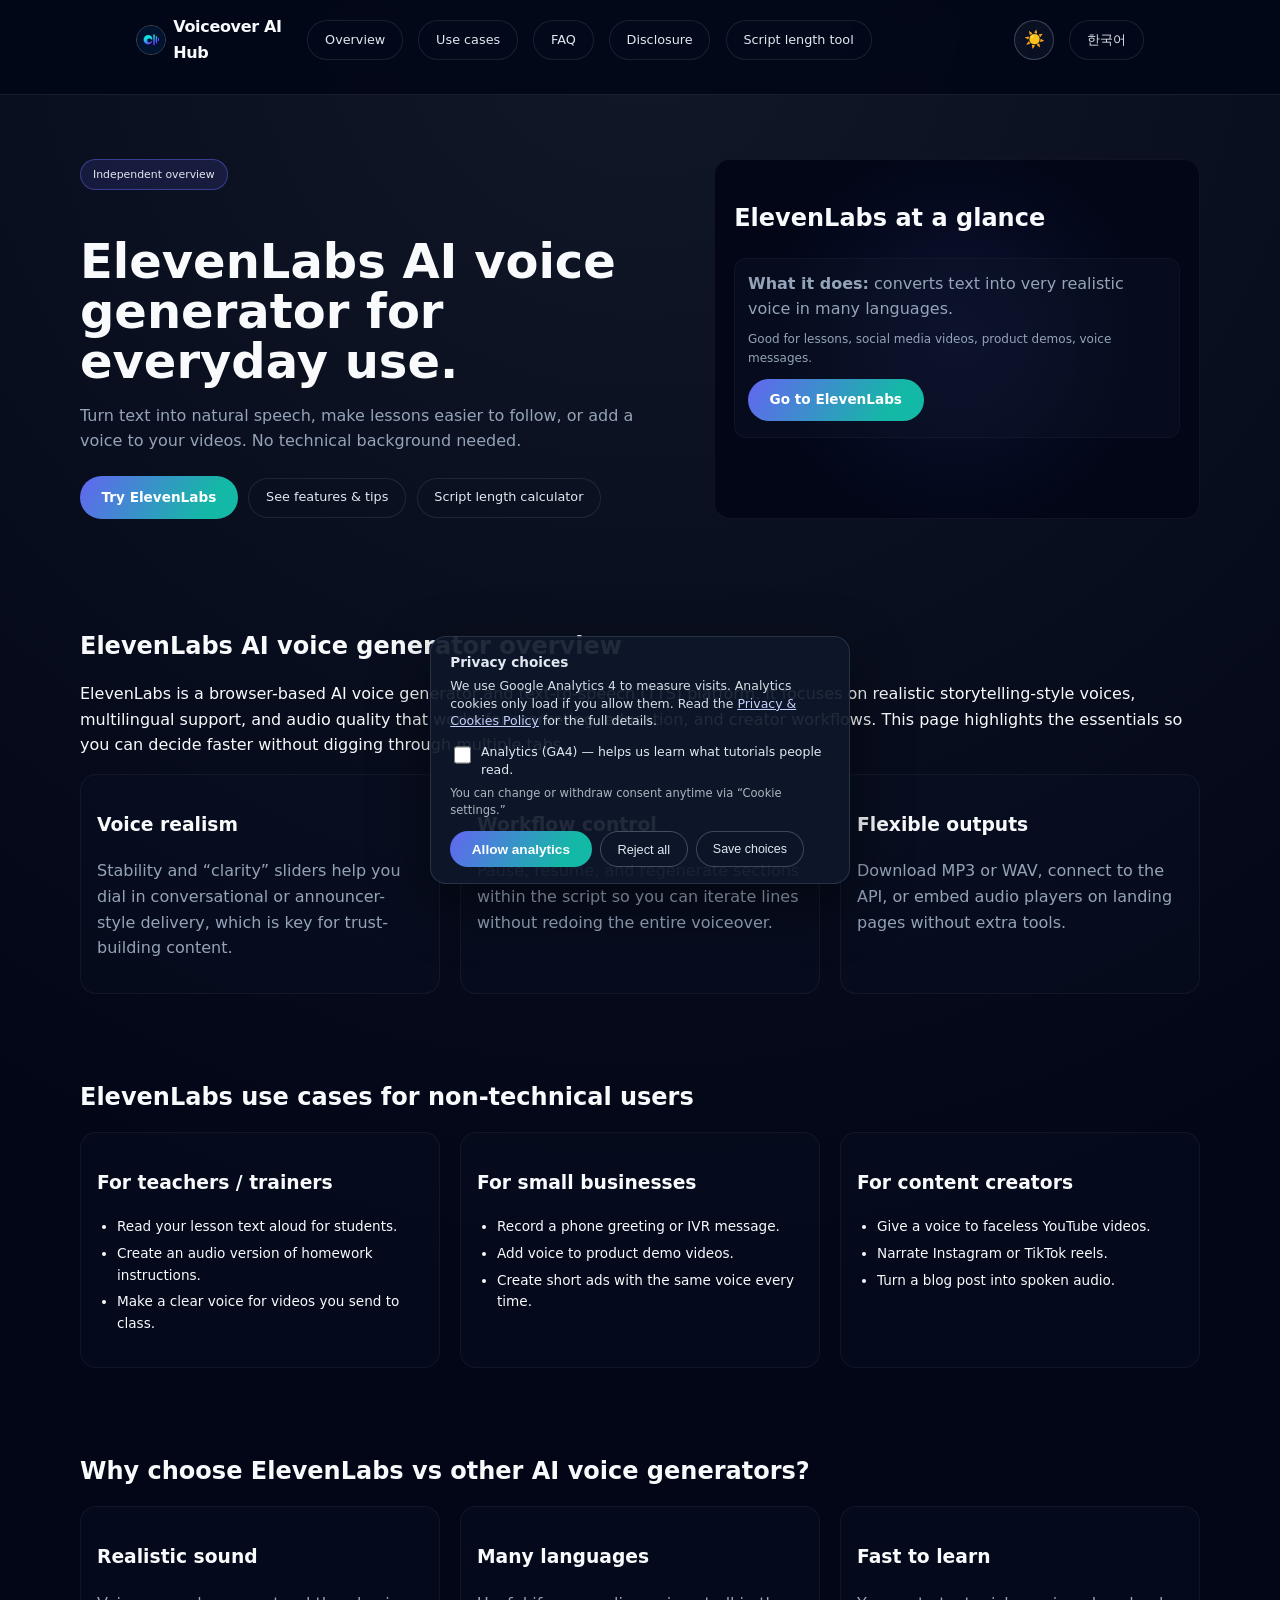
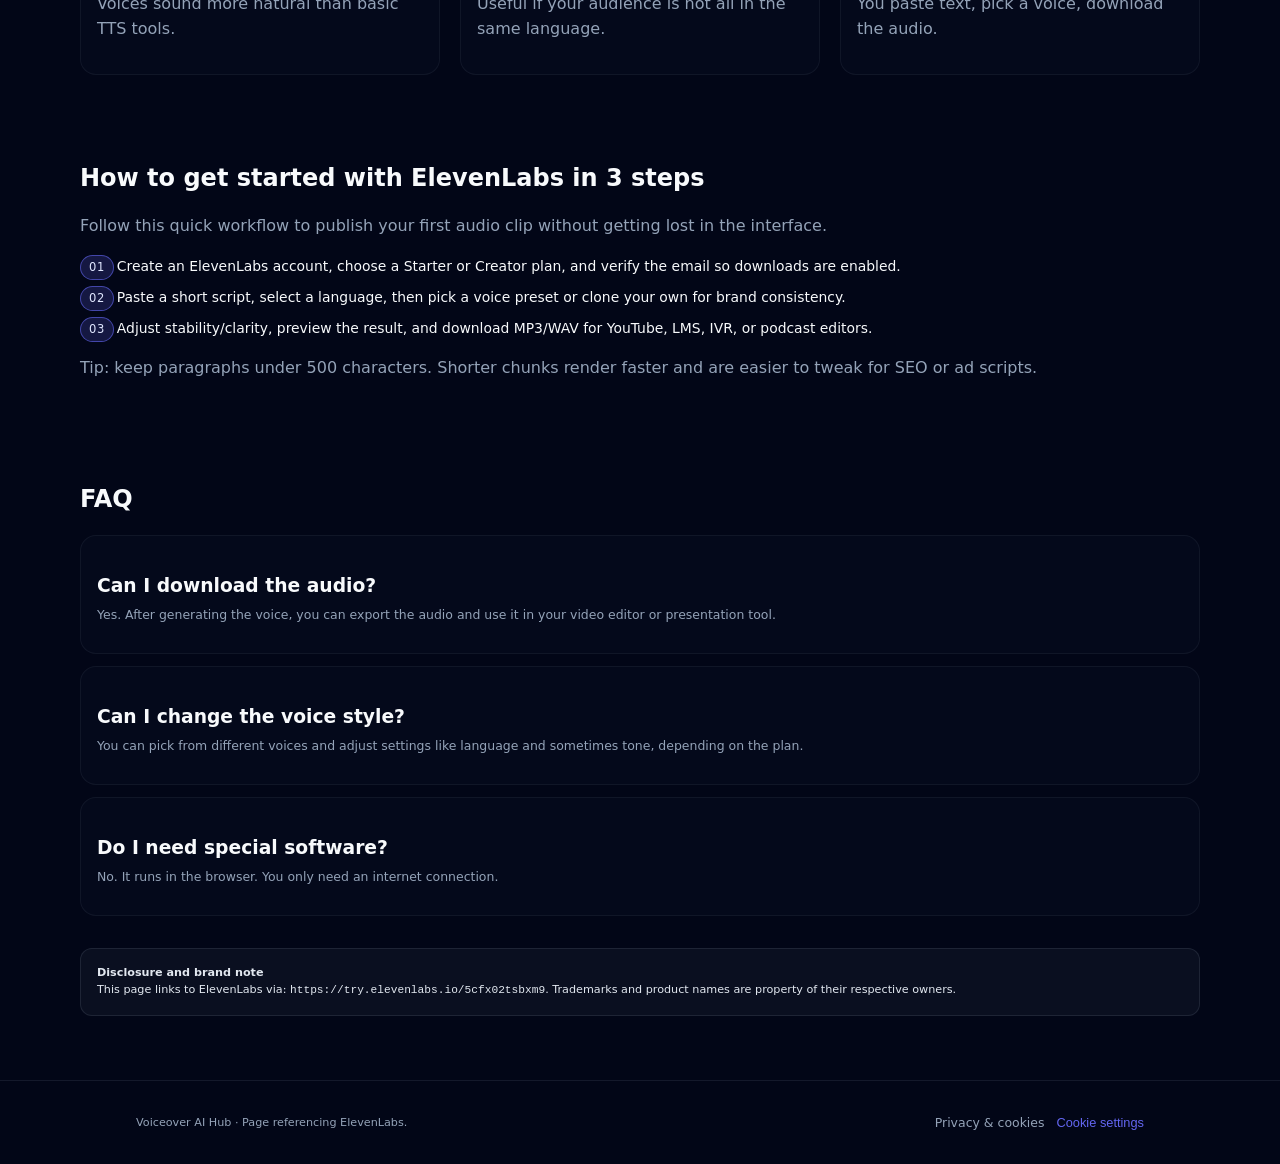
==== index.html @ 71411bc0 "maj" ====
<!DOCTYPE html>
<html lang="en">
<head>
  <meta charset="UTF-8" />
  <meta name="viewport" content="width=device-width, initial-scale=1" />

  <link rel="apple-touch-icon" sizes="180x180" href="/favicons/apple-touch-icon.png" />
  <link rel="icon" type="image/x-icon" sizes="any" href="/favicon.ico" />
  <link rel="shortcut icon" href="/favicon.ico" />
  <link rel="icon" type="image/png" sizes="48x48" href="/favicons/favicon-48x48.png" />
  <link rel="icon" type="image/png" sizes="32x32" href="/favicons/favicon-32x32.png" />
  <link rel="icon" type="image/png" sizes="16x16" href="/favicons/favicon-16x16.png" />
  <link rel="manifest" href="/site.webmanifest" />
  <meta name="theme-color" content="#0f172a" />
  <title>ElevenLabs AI Voice Generator Guide | Voiceover AI Hub</title>
  <meta name="description" content="Voiceover AI Hub’s independent ElevenLabs AI voice generator guide covers text-to-speech features, pricing tips, and simple workflows for teachers, creators, and small businesses." />
  <meta name="robots" content="index,follow" />
  <link rel="canonical" href="https://voiceoveraihub.com/" />

  <meta property="og:title" content="ElevenLabs AI Voice Generator Guide | Voiceover AI Hub" />
  <meta property="og:description" content="Independent walkthrough of ElevenLabs text-to-speech tools, features, and real-world use cases." />
  <meta property="og:type" content="website" />
  <meta property="og:url" content="https://voiceoveraihub.com/" />
  <meta property="og:image" content="https://voiceoveraihub.com/favicons/favicon.jpg" />
  <meta property="og:image:alt" content="Voiceover AI Hub logo" />
  <meta property="og:locale" content="en_US" />
  <meta property="og:locale:alternate" content="ko_KR" />
  <meta name="twitter:card" content="summary" />
  <meta name="twitter:title" content="ElevenLabs AI Voice Generator Guide | Voiceover AI Hub" />
  <meta name="twitter:description" content="Independent walkthrough of ElevenLabs text-to-speech tools, features, and real-world use cases." />
  <meta name="twitter:image" content="https://voiceoveraihub.com/favicons/favicon.jpg" />

  <link rel="alternate" hreflang="en" href="https://voiceoveraihub.com/" />
  <link rel="alternate" hreflang="ko" href="https://voiceoveraihub.com/ko/" />
  <link rel="alternate" hreflang="x-default" href="https://voiceoveraihub.com/" />

  <script type="application/ld+json">
  {
    "@context": "https://schema.org",
    "@type": "WebSite",
    "name": "Voiceover AI Hub",
    "url": "https://voiceoveraihub.com/",
    "description": "Independent overview of the ElevenLabs AI voice generator and related text-to-speech workflows.",
    "potentialAction": {
      "@type": "SearchAction",
      "target": "https://voiceoveraihub.com/?q={search_term_string}",
      "query-input": "required name=search_term_string"
    }
  }
  </script>
  <script type="application/ld+json">
  {
    "@context": "https://schema.org",
    "@type": "FAQPage",
    "mainEntity": [
      {
        "@type": "Question",
        "name": "Can I download the audio?",
        "acceptedAnswer": {
          "@type": "Answer",
          "text": "Yes. After generating the voice in ElevenLabs, you can export the audio file and use it in your editor or presentation tool."
        }
      },
      {
        "@type": "Question",
        "name": "Can I change the voice style?",
        "acceptedAnswer": {
          "@type": "Answer",
          "text": "You can choose from multiple voices, languages, and tweak tone or stability controls depending on the ElevenLabs plan."
        }
      },
      {
        "@type": "Question",
        "name": "Do I need special software?",
        "acceptedAnswer": {
          "@type": "Answer",
          "text": "No additional software is required. ElevenLabs runs in the browser, so you only need an internet connection."
        }
      }
    ]
  }
  </script>

  <style>
    :root {
      --bg: #0f172a;
      --text: #f8fafc;
      --muted: #94a3b8;
      --primary: #6366f1;
      --accent: #14b8a6;
    }
    * { box-sizing: border-box; }
    body {
      margin: 0;
      font-family: system-ui, -apple-system, BlinkMacSystemFont, "Segoe UI", sans-serif;
      background: radial-gradient(circle at top, #111827 0%, #020617 45%, #020617 100%);
      color: var(--text);
      line-height: 1.6;
    }
    main {
      margin-top: .5rem;
    }
    header {
      border-bottom: 1px solid rgba(148, 163, 184, 0.15);
      position: sticky;
      top: 0;
      z-index: 50;
      background: rgba(2, 6, 23, 0.85);
      backdrop-filter: blur(10px);
      padding: .5rem 0;
    }
    .container {
      width: 100%;
      max-width: 1120px;
      margin: 0 auto;
      padding: 0 clamp(1.5rem, 6vw, 3.5rem);
    }
    @media (orientation: portrait) and (min-width: 640px) {
      .container {
        max-width: 960px;
        padding-inline: clamp(2.75rem, 10vw, 5.5rem);
      }
      .hero,
      .grid-3 {
        grid-template-columns: 1fr;
      }
    }
    @media (max-width: 640px) {
      .nav-links {
        gap: .35rem;
      }
      .lang-row {
        width: 100%;
        justify-content: flex-start;
      }
      .theme-toggle {
        margin-right: .25rem;
      }
      .hero-actions {
        flex-direction: column;
        align-items: stretch;
      }
      .hero-actions .btn-primary,
      .hero-actions .btn-secondary {
        width: 100%;
        justify-content: center;
        text-align: center;
      }
    }
    .nav {
      display: flex;
      flex-direction: column;
      gap: .45rem;
      padding: .4rem 0 .75rem 0;
      margin-bottom: .55rem;
    }
    .logo-row {
      display: flex;
      align-items: center;
    }
    .nav-inner {
      display: flex;
      flex-direction: column;
      gap: .45rem;
      width: 100%;
    }
    .nav-links {
      width: 100%;
      display: flex;
      flex-wrap: wrap;
      gap: .45rem;
      justify-content: flex-start;
    }
    .lang-row {
      display: flex;
      gap: .45rem;
      align-items: center;
      flex-wrap: wrap;
    }
    .lang-switch {
      font-size: 0.75rem;
      background: rgba(20, 184, 166, 0.12);
      border-color: rgba(20, 184, 166, 0.5);
      margin-left: 0;
    }
    .logo {
      font-weight: 700;
      letter-spacing: -0.02em;
      display: flex;
      gap: 0.45rem;
      align-items: center;
      color: var(--text);
      text-decoration: none;
    }
    .logo:visited,
    .logo:active,
    .logo:focus {
      color: var(--text);
    }
    .logo-img {
      width: 30px;
      height: 30px;
      border-radius: 9999px;
      object-fit: cover;
      border: 1px solid rgba(255, 255, 255, 0.25);
    }
    .hero {
      padding: 3.5rem 0 3rem 0;
      display: grid;
      grid-template-columns: 1.1fr 0.9fr;
      gap: 2.5rem;
    }
    .hero h1 {
      font-size: clamp(2.3rem, 4vw, 3rem);
      line-height: 1.05;
      margin-bottom: 1rem;
    }
    .hero p {
      color: var(--muted);
      max-width: 35rem;
      margin-bottom: 1.4rem;
    }
    .hero-actions {
      display: flex;
      flex-wrap: wrap;
      gap: .65rem;
      align-items: center;
      margin-top: .5rem;
    }
    .hero-actions .btn-primary,
    .hero-actions .btn-secondary {
      margin-left: 0;
    }
    p {
      margin-top: 0;
    }
    .badge {
      display: inline-flex;
      gap: .35rem;
      align-items: center;
      background: rgba(99, 102, 241, 0.14);
      border: 1px solid rgba(99, 102, 241, 0.45);
      color: #e2e8f0;
      padding: .35rem .75rem;
      border-radius: 9999px;
      font-size: 0.68rem;
      margin-bottom: .85rem;
    }
    .btn-primary {
      background: linear-gradient(120deg, #6366f1 0%, #14b8a6 80%);
      color: #fff;
      border: none;
      border-radius: 9999px;
      padding: .65rem 1.35rem;
      font-weight: 600;
      display: inline-flex;
      gap: .5rem;
      align-items: center;
      cursor: pointer;
      text-decoration: none;
      font-size: 0.85rem;
    }
    .btn-secondary {
      background: rgba(15, 23, 42, 0.1);
      border: 1px solid rgba(148, 163, 184, 0.15);
      color: #e2e8f0;
      border-radius: 9999px;
      padding: .55rem 1.05rem;
      font-size: 0.8rem;
      text-decoration: none;
      margin-left: .5rem;
    }
    .btn-outline {
      background: rgba(15, 23, 42, 0.25);
      border: 1px solid rgba(148, 163, 184, 0.35);
      color: #e2e8f0;
      border-radius: 9999px;
      padding: .45rem 1rem;
      font-size: .78rem;
      cursor: pointer;
    }
    .hero-card {
      background: radial-gradient(circle, rgba(99, 102, 241, 0.12) 0%, rgba(2, 6, 23, 0.0) 65%), #020617;
      border: 1px solid rgba(148, 163, 184, 0.085);
      border-radius: 1rem;
      padding: 1.2rem;
    }
    .tool-box {
      background: rgba(15, 23, 42, 0.35);
      border: 1px solid rgba(148, 163, 184, 0.05);
      padding: .75rem .8rem 1rem .8rem;
      border-radius: .75rem;
      margin-bottom: .5rem;
    }
    .section {
      padding: 2.5rem 0 1.5rem 0;
    }
    .section h2 {
      font-size: 1.5rem;
      margin-bottom: 1rem;
    }
    .grid-3 {
      display: grid;
      grid-template-columns: repeat(3, minmax(0, 1fr));
      gap: 1.25rem;
    }
    .card {
      background: rgba(15, 23, 42, 0.25);
      border: 1px solid rgba(148, 163, 184, 0.08);
      border-radius: 1rem;
      padding: 1rem;
    }
    .muted {
      color: var(--muted);
    }
    .disclaimer {
      background: rgba(148, 163, 184, 0.06);
      border: 1px solid rgba(148, 163, 184, 0.14);
      padding: .9rem 1rem;
      border-radius: .75rem;
      font-size: .7rem;
      margin-top: 2rem;
      color: #e2e8f0;
    }
    footer {
      padding: 2rem 0;
      border-top: 1px solid rgba(148, 163, 184, 0.12);
      color: var(--muted);
      font-size: .7rem;
      margin-top: 2.5rem;
    }
    ul.simple-list {
      padding-left: 1.25rem;
      margin-top: .5rem;
    }
    ul.simple-list li {
      margin-bottom: .3rem;
      font-size: .85rem;
    }
    .checklist {
      list-style: none;
      counter-reset: step;
      padding-left: 0;
      margin: .75rem 0 0 0;
    }
    .checklist li {
      counter-increment: step;
      margin-bottom: .55rem;
      font-size: .87rem;
      position: relative;
      padding-left: 2.3rem;
    }
    .checklist li::before {
      content: counter(step, decimal-leading-zero);
      position: absolute;
      left: 0;
      top: 0;
      font-size: .72rem;
      letter-spacing: .05em;
      background: rgba(99, 102, 241, 0.2);
      border: 1px solid rgba(99, 102, 241, 0.6);
      border-radius: 9999px;
      padding: .15rem .5rem;
      color: #e0e7ff;
    }
    .keywords {
      display: flex;
      flex-wrap: wrap;
      gap: .4rem;
      margin: .85rem 0 0 0;
      padding: 0;
      list-style: none;
    }
    .keywords li {
      font-size: .72rem;
      padding: .2rem .65rem;
      border-radius: 9999px;
      border: 1px solid rgba(148, 163, 184, 0.35);
      color: #cbd5f5;
      background: rgba(15, 23, 42, 0.55);
    }
    .keywords-card {
      display: none;
    }
    .theme-toggle {
      width: 40px;
      height: 40px;
      padding: 0;
      display: inline-flex;
      align-items: center;
      justify-content: center;
      font-size: 1.05rem;
      color: #e2e8f0;
      text-decoration: none;
      border-radius: 999px;
      border: 1px solid rgba(148, 163, 184, 0.35);
      background: rgba(15, 23, 42, 0.65);
      cursor: pointer;
      transition: border-color 0.1s ease, color 0.1s ease, box-shadow 0.1s ease, background 0.1s ease;
    }
    .theme-toggle:hover {
      border-color: var(--accent);
      color: var(--accent);
      box-shadow: 0 0 0 1px rgba(56, 189, 248, 0.35);
    }

    body.theme-light {
      --text: #0f172a;
      --muted: #475569;
      background: radial-gradient(circle at top, #e2e8f0 0%, #ffffff 50%, #f8fafc 100%);
      color: var(--text);
    }
    body.theme-light header {
      background: rgba(255, 255, 255, 0.9);
      border-bottom: 1px solid rgba(148, 163, 184, 0.25);
    }
    body.theme-light .logo,
    body.theme-light .logo:visited,
    body.theme-light .logo:active,
    body.theme-light .logo:focus {
      color: #0f172a;
    }
    body.theme-light .btn-secondary {
      background: #f1f5f9;
      border: 1px solid #cbd5e1;
      color: #0f172a;
    }
    body.theme-light .btn-outline {
      background: #f8fafc;
      border: 1px solid #cbd5e1;
      color: #0f172a;
    }
    body.theme-light .badge {
      background: rgba(14, 165, 233, 0.14);
      border: 1px solid rgba(14, 165, 233, 0.5);
      color: #0f172a;
    }
    body.theme-light .hero-card,
    body.theme-light .card {
      background: linear-gradient(145deg, #ffffff, #f8fafc);
      border: 1px solid #d6deea;
      color: #0f172a;
    }
    body.theme-light .tool-box {
      background: #f8fafc;
      border: 1px solid #d6deea;
    }
    body.theme-light .keywords li {
      color: #0f172a;
      background: #eef2ff;
      border: 1px solid #cbd5e1;
    }
    body.theme-light .disclaimer {
      background: #f8fafc;
      border: 1px solid #d6deea;
      color: #0f172a;
    }
    body.theme-light footer {
      border-top: 1px solid #d6deea;
      color: #475569;
    }
    body.theme-light .lang-switch {
      background: rgba(16, 185, 129, 0.16);
      border-color: rgba(16, 185, 129, 0.5);
      color: #0f172a;
    }
    body.theme-light .theme-toggle {
      color: #0f172a;
      border: 1px solid #cbd5e1;
      background: #f8fafc;
    }
    body.theme-light .theme-toggle:hover {
      color: #0ea5e9;
      border-color: #0ea5e9;
      box-shadow: 0 0 0 1px rgba(14, 165, 233, 0.35);
    }
    body.theme-light .consent-banner {
      background: rgba(255, 255, 255, 0.96);
      border: 1px solid #d6deea;
      color: #0f172a;
      box-shadow: 0 20px 50px rgba(15, 23, 42, 0.12);
    }
    body.theme-light .consent-copy {
      color: #475569;
    }
    body.theme-light .consent-note {
      color: #475569;
    }
    body.theme-light .consent-toggle input {
      accent-color: #0ea5e9;
    }
    body.theme-light .consent-banner a {
      color: #0ea5e9;
    }
    body.theme-light .btn-ghost,
    body.theme-light .btn-outline {
      background: #f8fafc;
      border: 1px solid #cbd5e1;
      color: #0f172a;
    }
    .consent-banner {
      position: fixed;
      bottom: 1rem;
      right: 1rem;
      left: 1rem;
      max-width: 420px;
      margin: 0 auto;
      background: rgba(15, 23, 42, 0.92);
      border: 1px solid rgba(148, 163, 184, 0.2);
      border-radius: 1rem;
      padding: 1rem 1.2rem;
      color: #e2e8f0;
      font-size: .85rem;
      line-height: 1.4;
      box-shadow: 0 20px 60px rgba(0, 0, 0, 0.45);
      z-index: 100;
    }
    .consent-copy {
      margin-top: .35rem;
      font-size: .78rem;
      color: rgba(226, 232, 240, 0.95);
    }
    .consent-toggle {
      margin-top: .85rem;
      display: flex;
      gap: .45rem;
      align-items: flex-start;
      font-size: .78rem;
    }
    .consent-toggle input {
      width: 18px;
      height: 18px;
      accent-color: var(--primary);
      margin-top: .15rem;
    }
    .consent-actions {
      margin-top: .85rem;
      display: flex;
      gap: .5rem;
      flex-wrap: wrap;
    }
    .consent-note {
      margin-top: .45rem;
      font-size: .72rem;
      color: rgba(226, 232, 240, 0.75);
    }
    .consent-banner a {
      color: #c7d2fe;
    }
    .btn-ghost {
      background: transparent;
      border: 1px solid rgba(148, 163, 184, 0.4);
      color: #e2e8f0;
      border-radius: 9999px;
      padding: .45rem 1.05rem;
      font-size: .8rem;
      cursor: pointer;
    }
    .cookie-settings-link {
      background: none;
      border: none;
      color: var(--primary);
      font-size: .8rem;
      cursor: pointer;
      padding: 0;
    }
    .cookie-settings-link:hover,
    .cookie-settings-link:focus {
      text-decoration: underline;
    }
    footer .footer-bar {
      display: flex;
      justify-content: space-between;
      align-items: center;
      gap: .65rem;
      flex-wrap: wrap;
    }
    footer .footer-links {
      display: inline-flex;
      gap: .75rem;
      align-items: center;
      font-size: .78rem;
    }
    footer .footer-links a {
      color: var(--muted);
      text-decoration: none;
    }
    footer .footer-links a:hover {
      text-decoration: underline;
    }
    @media (min-width: 960px) {
      .nav {
        flex-direction: row;
        align-items: center;
        justify-content: space-between;
      }
      .nav-inner {
        flex-direction: row;
        align-items: center;
        gap: .65rem;
      }
      .nav-links {
        width: auto;
        justify-content: flex-start;
      }
      .lang-row {
        margin-left: auto;
      }
    }
    @media (max-width: 880px) {
      .hero { grid-template-columns: 1fr; }
      .grid-3 { grid-template-columns: 1fr; }
    }
    @media (max-width: 540px) {
      .container {
        padding-inline: clamp(1.75rem, 8vw, 2.5rem);
      }
      .consent-banner {
        left: .75rem;
        right: .75rem;
      }
    }
  </style>
</head>
<body>
  <header>
    <div class="container">
      <div class="nav">
        <div class="logo-row">
          <a href="#" class="logo" aria-label="Voiceover AI Hub home">
            <img src="/favicons/favicon-48x48.png" alt="Voiceover AI Hub" class="logo-img" />
            Voiceover AI Hub
          </a>
        </div>
        <div class="nav-inner">
          <nav class="nav-links">
            <a href="#overview" class="btn-secondary">Overview</a>
            <a href="#use-cases" class="btn-secondary">Use cases</a>
            <a href="#faq" class="btn-secondary">FAQ</a>
            <a href="#disclosure" class="btn-secondary">Disclosure</a>
            <a href="/tools/script_length/script_length.html" class="btn-secondary">Script length tool</a>
          </nav>
          <div class="lang-row">
            <button type="button" class="theme-toggle" id="themeToggle" aria-pressed="false" aria-label="Light theme" title="Light theme">☀️</button>
            <a href="/ko/" class="btn-secondary lang-switch" hreflang="ko">한국어</a>
          </div>
        </div>
      </div>
    </div>
  </header>

  <main>
    <div class="container hero">
      <div>
        <span class="badge">Independent overview</span>
        <h1>ElevenLabs AI voice generator for everyday use.</h1>
        <p>
          Turn text into natural speech, make lessons easier to follow, or add a voice to your videos. No technical background needed.
        </p>
        <div class="hero-actions">
          <a href="https://try.elevenlabs.io/5cfx02tsbxm9" class="btn-primary" target="_blank" rel="noopener noreferrer sponsored">
            Try ElevenLabs
          </a>
          <a href="#overview" class="btn-secondary">See features & tips</a>
          <a href="/tools/script_length/script_length.html" class="btn-secondary">Script length calculator</a>
        </div>
      </div>
      <div class="hero-card" id="elevenlabs">
        <h2>ElevenLabs at a glance</h2>
        <div class="tool-box">
          <p style="margin:0 0 .5rem 0;"><strong>What it does:</strong> converts text into very realistic voice in many languages.</p>
          <p class="muted" style="margin:0 0 .65rem 0;font-size:.75rem;">Good for lessons, social media videos, product demos, voice messages.</p>
          <a href="https://try.elevenlabs.io/5cfx02tsbxm9" class="btn-primary" style="width:max-content;" target="_blank" rel="noopener noreferrer sponsored">
            Go to ElevenLabs
          </a>
        </div>
      </div>
    </div>

    <div class="container section" id="overview">
      <h2>ElevenLabs AI voice generator overview</h2>
      <p>
        ElevenLabs is a browser-based AI voice generator and text-to-speech (TTS) platform. It focuses on realistic storytelling-style voices, multilingual support, and audio quality that works for marketing, education, and creator workflows. This page highlights the essentials so you can decide faster without digging through multiple tabs.
      </p>
      <div class="grid-3">
        <div class="card">
          <h3>Voice realism</h3>
          <p class="muted">Stability and “clarity” sliders help you dial in conversational or announcer-style delivery, which is key for trust-building content.</p>
        </div>
        <div class="card">
          <h3>Workflow control</h3>
          <p class="muted">Pause, resume, and regenerate sections within the script so you can iterate lines without redoing the entire voiceover.</p>
        </div>
        <div class="card">
          <h3>Flexible outputs</h3>
          <p class="muted">Download MP3 or WAV, connect to the API, or embed audio players on landing pages without extra tools.</p>
        </div>
      </div>
      <div class="card keywords-card" style="margin-top:1.25rem;" aria-hidden="true">
        <h3>Keywords & intent to target</h3>
        <p class="muted">Use these search terms in headlines, FAQs, or comparison tables to capture people researching ElevenLabs alternatives.</p>
        <ul class="keywords" aria-label="Suggested target keywords">
          <li>ai voice generator</li>
          <li>elevenlabs review</li>
          <li>text to speech tool</li>
          <li>ai voiceover</li>
          <li>voice cloning software</li>
          <li>best tts for creators</li>
        </ul>
      </div>
    </div>

    <div class="container section" id="use-cases">
      <h2>ElevenLabs use cases for non-technical users</h2>
      <div class="grid-3">
        <div class="card">
          <h3>For teachers / trainers</h3>
          <ul class="simple-list">
            <li>Read your lesson text aloud for students.</li>
            <li>Create an audio version of homework instructions.</li>
            <li>Make a clear voice for videos you send to class.</li>
          </ul>
        </div>
        <div class="card">
          <h3>For small businesses</h3>
          <ul class="simple-list">
            <li>Record a phone greeting or IVR message.</li>
            <li>Add voice to product demo videos.</li>
            <li>Create short ads with the same voice every time.</li>
          </ul>
        </div>
        <div class="card">
          <h3>For content creators</h3>
          <ul class="simple-list">
            <li>Give a voice to faceless YouTube videos.</li>
            <li>Narrate Instagram or TikTok reels.</li>
            <li>Turn a blog post into spoken audio.</li>
          </ul>
        </div>
      </div>
    </div>

    <div class="container section" id="more">
      <h2>Why choose ElevenLabs vs other AI voice generators?</h2>
      <div class="grid-3">
        <div class="card">
          <h3>Realistic sound</h3>
          <p class="muted">Voices sound more natural than basic TTS tools.</p>
        </div>
        <div class="card">
          <h3>Many languages</h3>
          <p class="muted">Useful if your audience is not all in the same language.</p>
        </div>
        <div class="card">
          <h3>Fast to learn</h3>
          <p class="muted">You paste text, pick a voice, download the audio.</p>
        </div>
      </div>
    </div>

    <div class="container section" id="steps">
      <h2>How to get started with ElevenLabs in 3 steps</h2>
      <p class="muted">Follow this quick workflow to publish your first audio clip without getting lost in the interface.</p>
      <ol class="checklist">
        <li>Create an ElevenLabs account, choose a Starter or Creator plan, and verify the email so downloads are enabled.</li>
        <li>Paste a short script, select a language, then pick a voice preset or clone your own for brand consistency.</li>
        <li>Adjust stability/clarity, preview the result, and download MP3/WAV for YouTube, LMS, IVR, or podcast editors.</li>
      </ol>
      <p class="muted" style="margin-top:1rem;">Tip: keep paragraphs under 500 characters. Shorter chunks render faster and are easier to tweak for SEO or ad scripts.</p>
    </div>

    <div class="container section" id="faq">
      <h2>FAQ</h2>
      <div class="card" style="margin-bottom:.75rem;">
        <h3 style="margin-bottom:.25rem;">Can I download the audio?</h3>
        <p class="muted" style="font-size:.78rem;">
          Yes. After generating the voice, you can export the audio and use it in your video editor or presentation tool.
        </p>
      </div>
      <div class="card" style="margin-bottom:.75rem;">
        <h3 style="margin-bottom:.25rem;">Can I change the voice style?</h3>
        <p class="muted" style="font-size:.78rem;">
          You can pick from different voices and adjust settings like language and sometimes tone, depending on the plan.
        </p>
      </div>
      <div class="card">
        <h3 style="margin-bottom:.25rem;">Do I need special software?</h3>
        <p class="muted" style="font-size:.78rem;">
          No. It runs in the browser. You only need an internet connection.
        </p>
      </div>

      <div class="disclaimer" id="disclosure">
        <strong>Disclosure and brand note</strong><br />
        This page links to ElevenLabs via: <code>https://try.elevenlabs.io/5cfx02tsbxm9</code>. Trademarks and product names are property of their respective owners.
      </div>
    </div>
  </main>

  <footer>
    <div class="container footer-bar">
      <span>Voiceover AI Hub · Page referencing ElevenLabs.</span>
      <span class="footer-links">
        <a href="/privacy.html">Privacy & cookies</a>
        <button type="button" class="cookie-settings-link" data-consent-open>Cookie settings</button>
      </span>
    </div>
  </footer>
  <div class="consent-banner" data-consent-banner hidden aria-hidden="true">
    <strong>Privacy choices</strong>
    <p class="consent-copy">
      We use Google Analytics 4 to measure visits. Analytics cookies only load if you allow them. Read the
      <a href="/privacy.html">Privacy & Cookies Policy</a> for the full details.
    </p>
    <label class="consent-toggle">
      <input type="checkbox" data-consent-toggle />
      <span>Analytics (GA4) — helps us learn what tutorials people read.</span>
    </label>
    <p class="consent-note">You can change or withdraw consent anytime via “Cookie settings.”</p>
    <div class="consent-actions">
      <button class="btn-primary" type="button" data-consent-accept>Allow analytics</button>
      <button class="btn-ghost" type="button" data-consent-reject>Reject all</button>
      <button class="btn-outline" type="button" data-consent-save>Save choices</button>
    </div>
  </div>
  <script defer src="/consent.js"></script>
  <script>
    (function () {
      const THEME_KEY = "voaih_theme";
      const THEME_LABELS = { light: "Dark theme", dark: "Light theme" };
      const THEME_ICONS = { light: "🌙", dark: "☀️" };
      const toggle = document.getElementById("themeToggle");

      function applyTheme(theme) {
        const isLight = theme === "light";
        document.body.classList.toggle("theme-light", isLight);
        if (toggle) {
          const label = isLight ? THEME_LABELS.light : THEME_LABELS.dark;
          const icon = isLight ? THEME_ICONS.light : THEME_ICONS.dark;
          toggle.textContent = icon;
          toggle.setAttribute("aria-pressed", isLight ? "true" : "false");
          toggle.setAttribute("aria-label", label);
          toggle.title = label;
        }
        try {
          localStorage.setItem(THEME_KEY, isLight ? "light" : "dark");
        } catch (err) {
          // Ignore storage issues
        }
      }

      function hydrateTheme() {
        try {
          const saved = localStorage.getItem(THEME_KEY);
          if (saved === "light" || saved === "dark") {
            applyTheme(saved);
            return;
          }
        } catch (err) {
          // Ignore storage issues
        }
        applyTheme("dark");
      }

      if (toggle) {
        toggle.addEventListener("click", function () {
          const next = document.body.classList.contains("theme-light") ? "dark" : "light";
          applyTheme(next);
        });
      }

      hydrateTheme();
    })();
  </script>
</body>
</html>
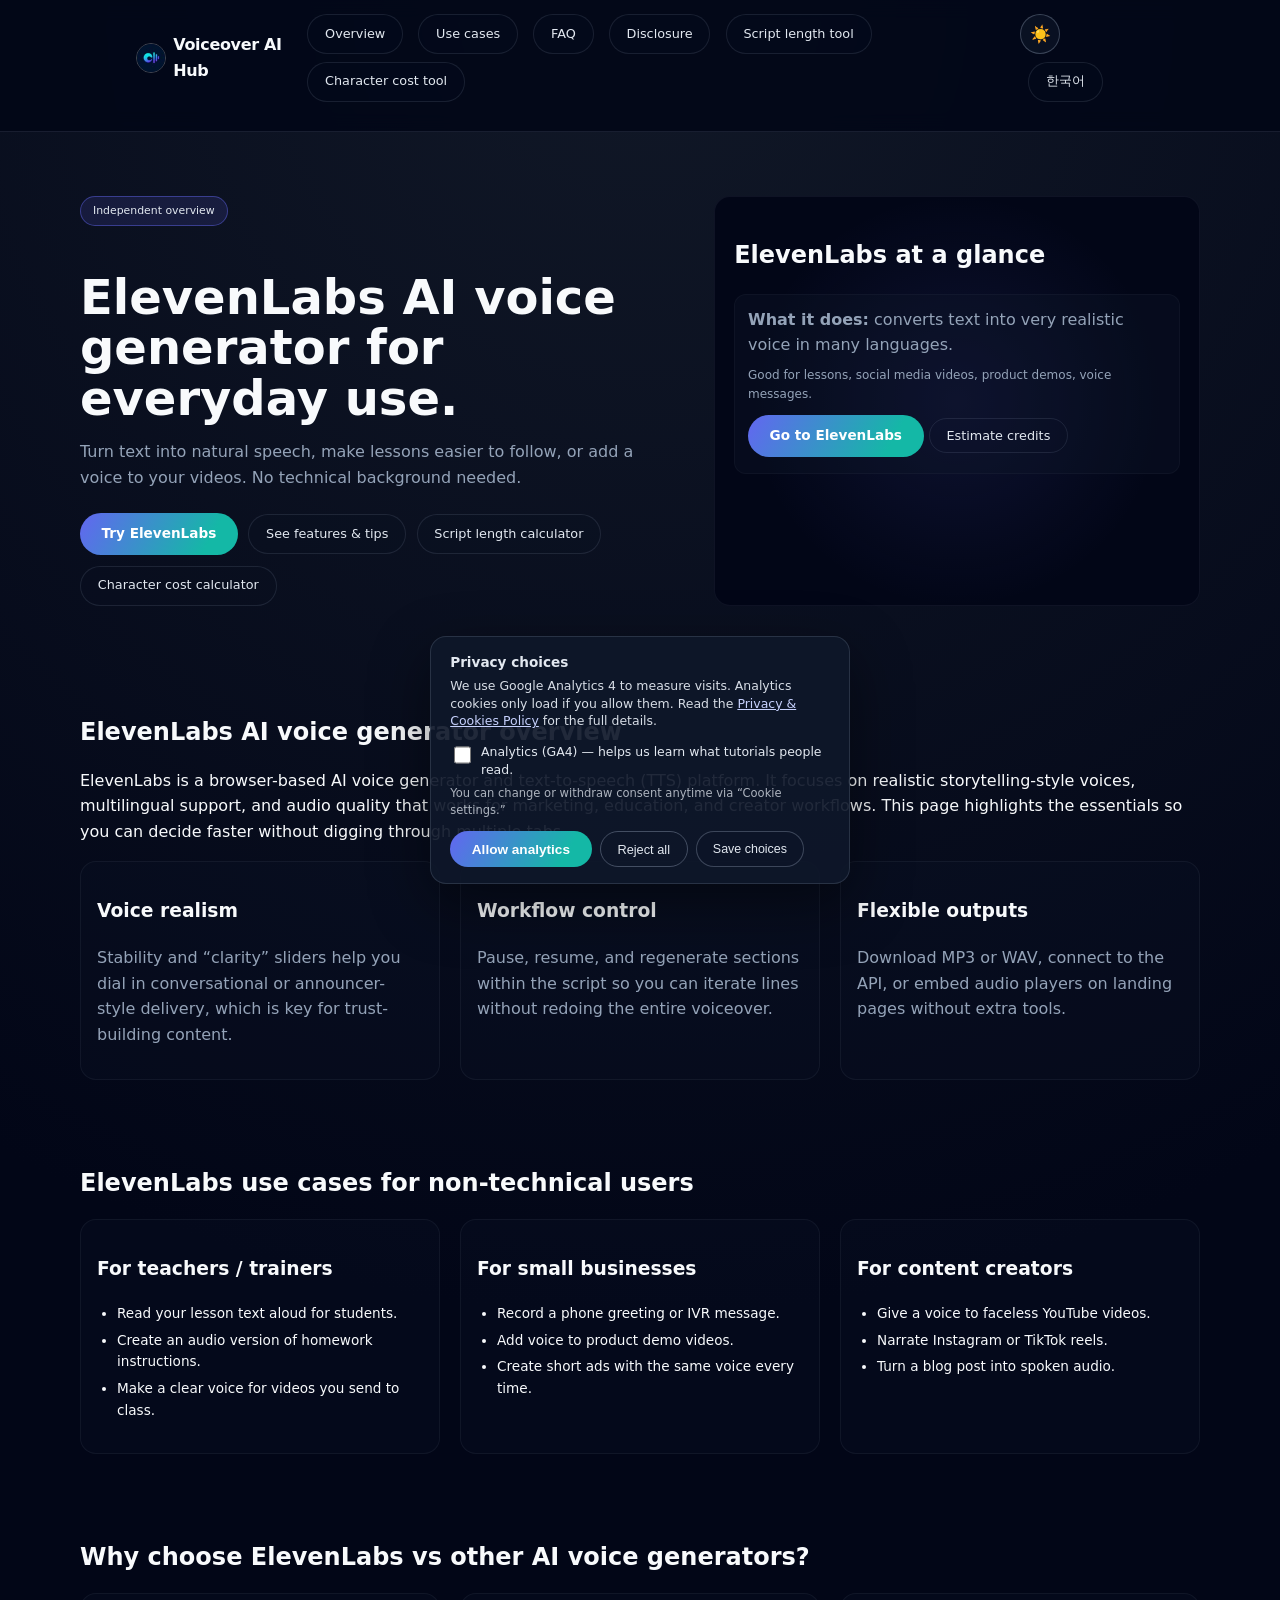
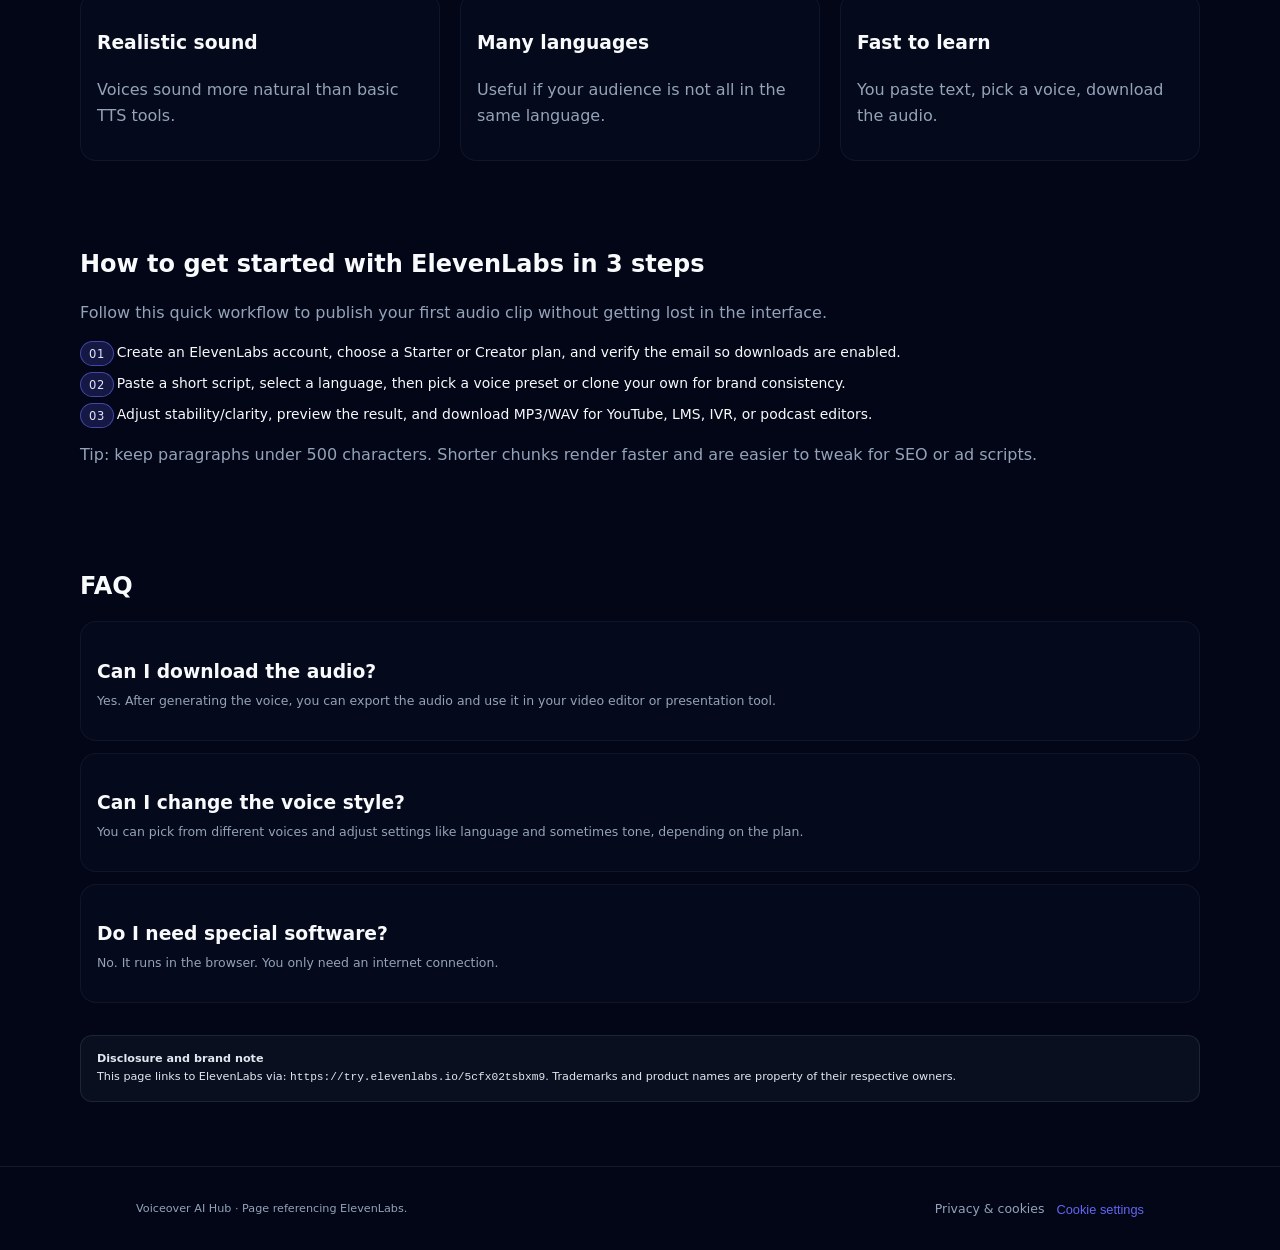
==== commit c57110f4: "Add ElevenLabs character cost calculator" ====
--- a/index.html
+++ b/index.html
@@ -13,7 +13,7 @@
   <link rel="manifest" href="/site.webmanifest" />
   <meta name="theme-color" content="#0f172a" />
   <title>ElevenLabs AI Voice Generator Guide | Voiceover AI Hub</title>
-  <meta name="description" content="Voiceover AI Hub’s independent ElevenLabs AI voice generator guide covers text-to-speech features, pricing tips, and simple workflows for teachers, creators, and small businesses." />
+  <meta name="description" content="Independent ElevenLabs AI voice generator guide with text-to-speech features, pricing tips, and workflows for teachers, creators, and small businesses." />
   <meta name="robots" content="index,follow" />
   <link rel="canonical" href="https://voiceoveraihub.com/" />
 
@@ -639,6 +639,7 @@
             <a href="#faq" class="btn-secondary">FAQ</a>
             <a href="#disclosure" class="btn-secondary">Disclosure</a>
             <a href="/tools/script_length/script_length.html" class="btn-secondary">Script length tool</a>
+            <a href="/tools/character_cost/character_cost.html" class="btn-secondary">Character cost tool</a>
           </nav>
           <div class="lang-row">
             <button type="button" class="theme-toggle" id="themeToggle" aria-pressed="false" aria-label="Light theme" title="Light theme">☀️</button>
@@ -663,6 +664,7 @@
           </a>
           <a href="#overview" class="btn-secondary">See features & tips</a>
           <a href="/tools/script_length/script_length.html" class="btn-secondary">Script length calculator</a>
+          <a href="/tools/character_cost/character_cost.html" class="btn-secondary">Character cost calculator</a>
         </div>
       </div>
       <div class="hero-card" id="elevenlabs">
@@ -672,6 +674,9 @@
           <p class="muted" style="margin:0 0 .65rem 0;font-size:.75rem;">Good for lessons, social media videos, product demos, voice messages.</p>
           <a href="https://try.elevenlabs.io/5cfx02tsbxm9" class="btn-primary" style="width:max-content;" target="_blank" rel="noopener noreferrer sponsored">
             Go to ElevenLabs
+          </a>
+          <a href="/tools/character_cost/character_cost.html" class="btn-secondary" style="width:max-content;margin-left:0;margin-top:.5rem;">
+            Estimate credits
           </a>
         </div>
       </div>
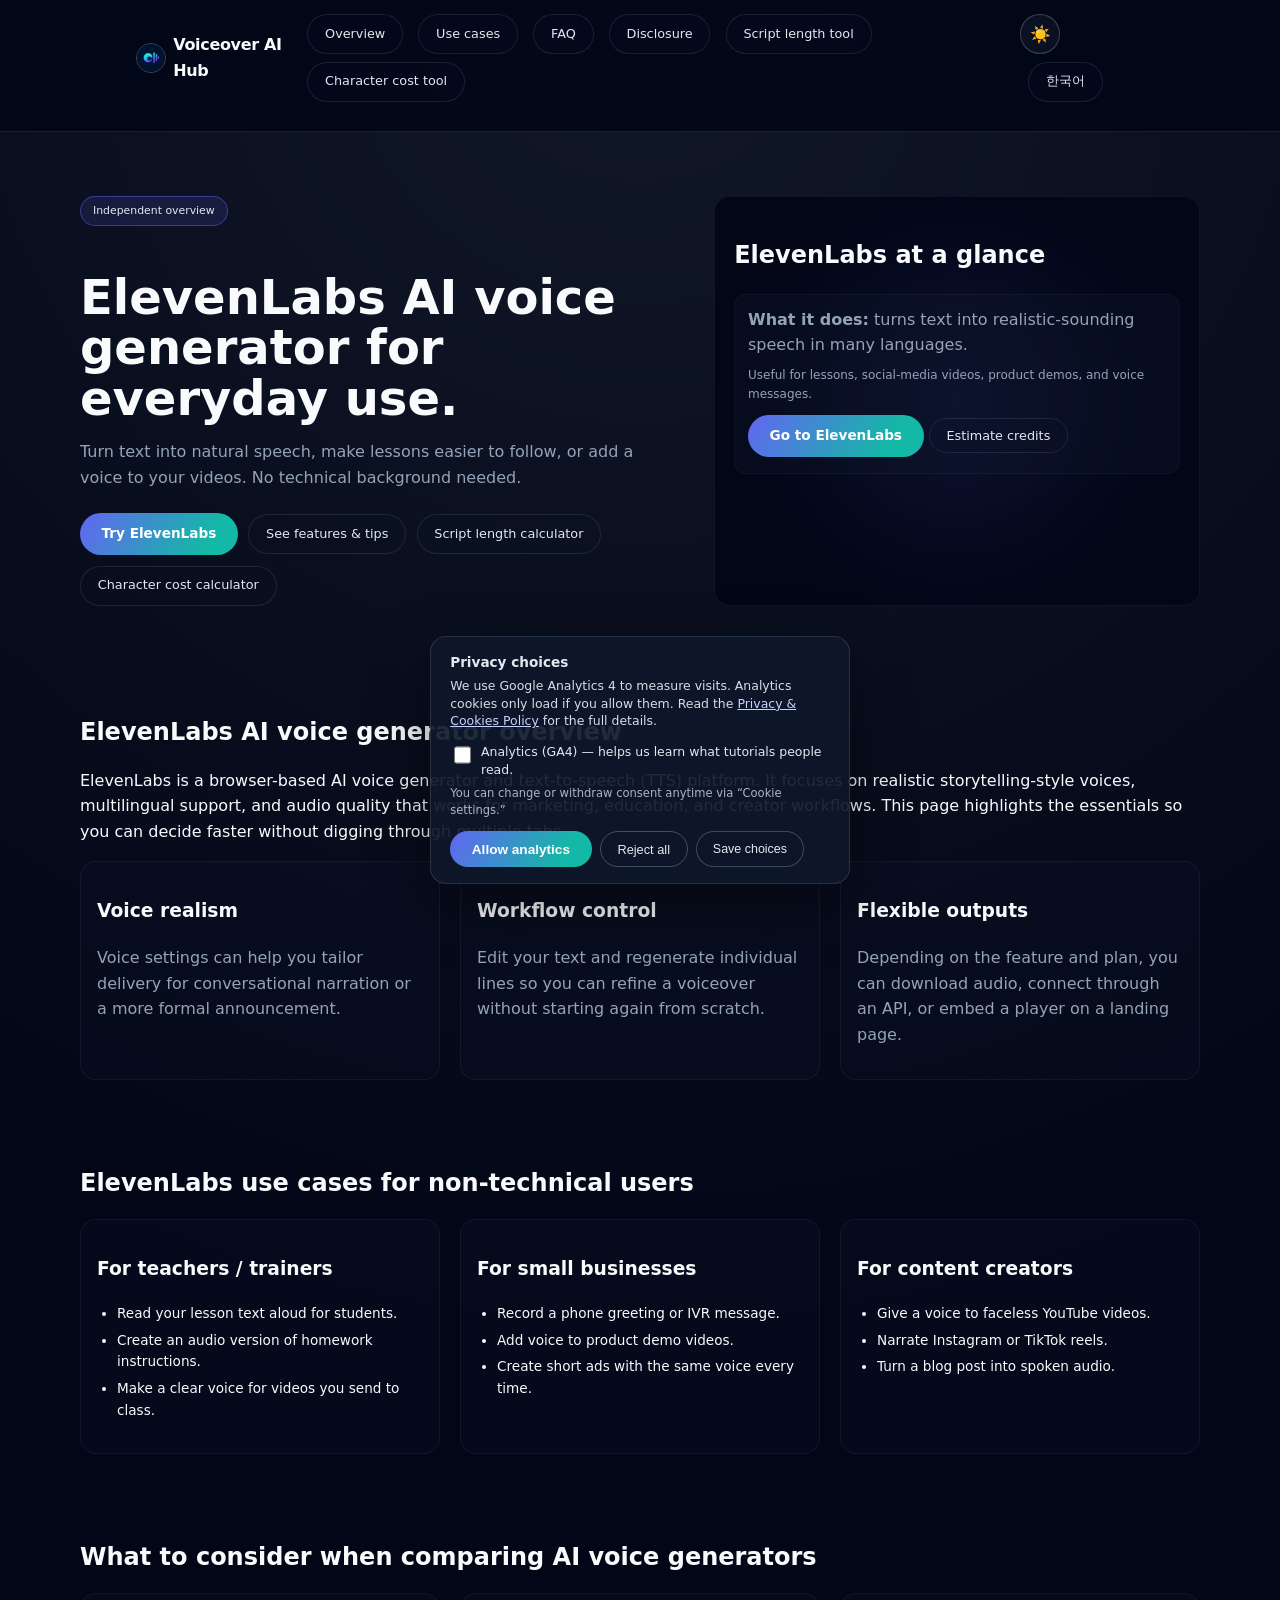
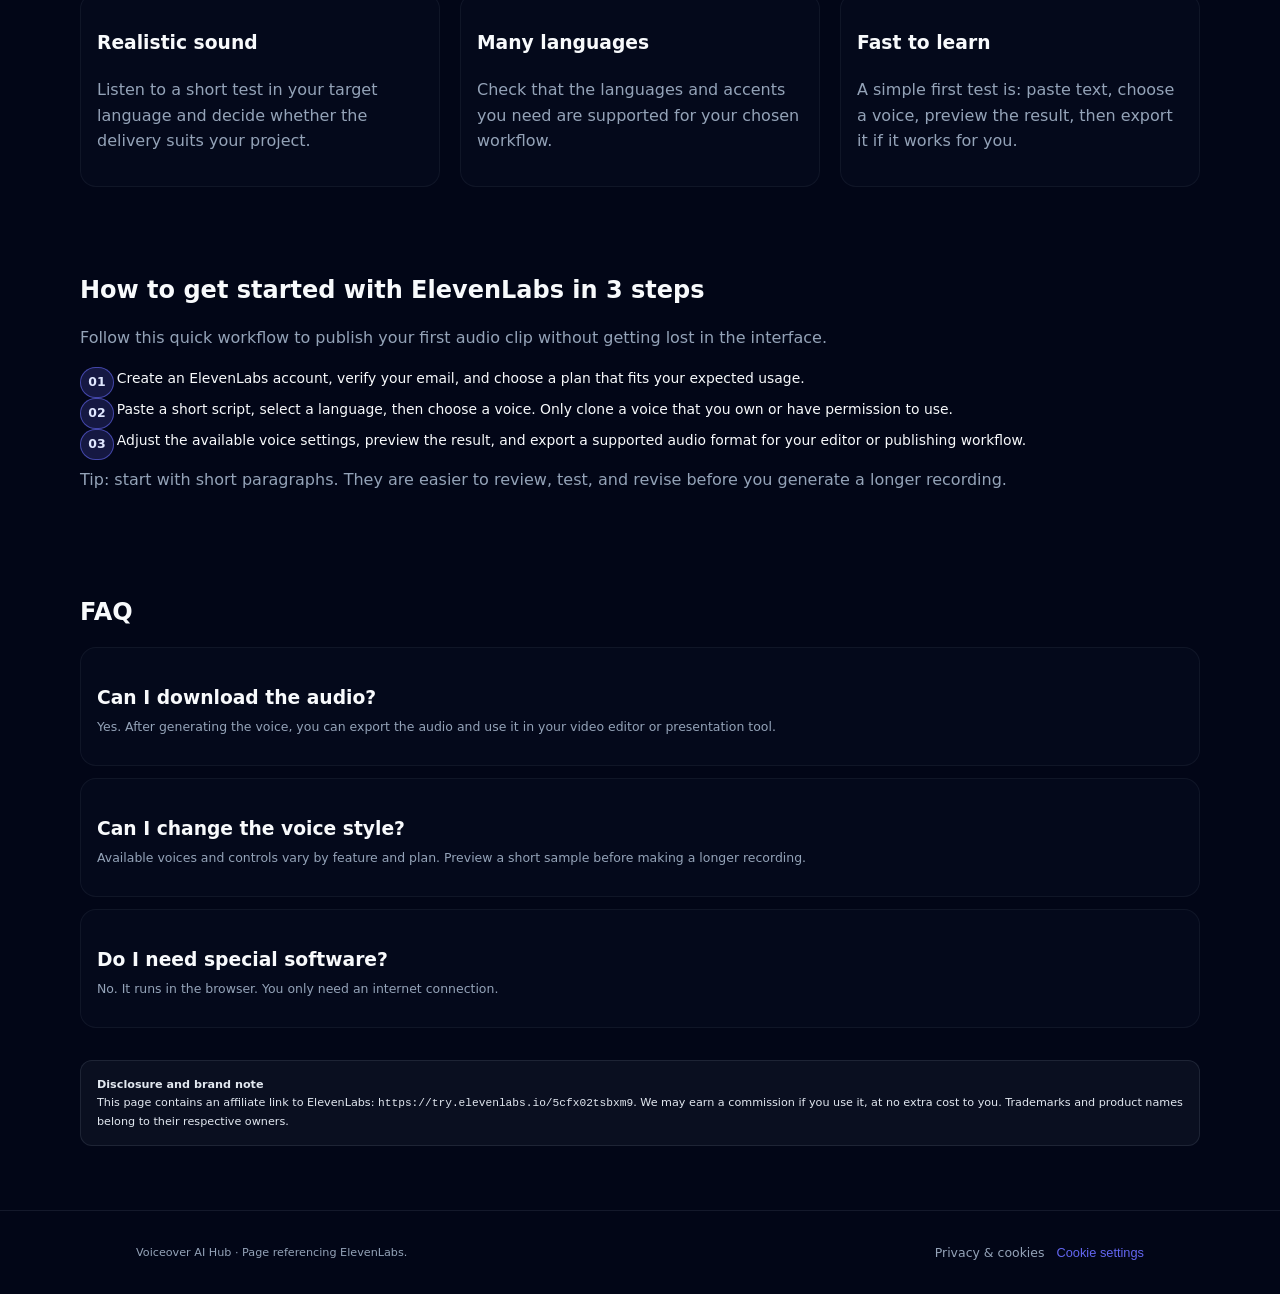
==== commit 7126b6a9: "Improve homepage clarity and step visibility" ====
--- a/index.html
+++ b/index.html
@@ -40,12 +40,7 @@
     "@type": "WebSite",
     "name": "Voiceover AI Hub",
     "url": "https://voiceoveraihub.com/",
-    "description": "Independent overview of the ElevenLabs AI voice generator and related text-to-speech workflows.",
-    "potentialAction": {
-      "@type": "SearchAction",
-      "target": "https://voiceoveraihub.com/?q={search_term_string}",
-      "query-input": "required name=search_term_string"
-    }
+    "description": "Independent overview of the ElevenLabs AI voice generator and related text-to-speech workflows."
   }
   </script>
   <script type="application/ld+json">
@@ -66,7 +61,7 @@
         "name": "Can I change the voice style?",
         "acceptedAnswer": {
           "@type": "Answer",
-          "text": "You can choose from multiple voices, languages, and tweak tone or stability controls depending on the ElevenLabs plan."
+          "text": "Available voices and controls vary by feature and plan. Preview a short sample before making a longer recording."
         }
       },
       {
@@ -90,12 +85,17 @@
       --accent: #14b8a6;
     }
     * { box-sizing: border-box; }
+    code {
+      overflow-wrap: anywhere;
+      word-break: break-word;
+    }
     body {
       margin: 0;
       font-family: system-ui, -apple-system, BlinkMacSystemFont, "Segoe UI", sans-serif;
       background: radial-gradient(circle at top, #111827 0%, #020617 45%, #020617 100%);
       color: var(--text);
       line-height: 1.6;
+      overflow-x: hidden;
     }
     main {
       margin-top: .5rem;
@@ -191,6 +191,8 @@
       align-items: center;
       color: var(--text);
       text-decoration: none;
+      min-width: 0;
+      overflow-wrap: anywhere;
     }
     .logo:visited,
     .logo:active,
@@ -198,6 +200,7 @@
       color: var(--text);
     }
     .logo-img {
+      flex: 0 0 auto;
       width: 30px;
       height: 30px;
       border-radius: 9999px;
@@ -214,11 +217,21 @@
       font-size: clamp(2.3rem, 4vw, 3rem);
       line-height: 1.05;
       margin-bottom: 1rem;
+      overflow-wrap: anywhere;
+      hyphens: auto;
     }
     .hero p {
       color: var(--muted);
       max-width: 35rem;
       margin-bottom: 1.4rem;
+    }
+    h1,
+    h2,
+    h3,
+    p,
+    li {
+      overflow-wrap: anywhere;
+      word-break: break-word;
     }
     .hero-actions {
       display: flex;
@@ -259,6 +272,10 @@
       cursor: pointer;
       text-decoration: none;
       font-size: 0.85rem;
+      max-width: 100%;
+      text-align: center;
+      white-space: normal;
+      overflow-wrap: anywhere;
     }
     .btn-secondary {
       background: rgba(15, 23, 42, 0.1);
@@ -269,6 +286,10 @@
       font-size: 0.8rem;
       text-decoration: none;
       margin-left: .5rem;
+      max-width: 100%;
+      text-align: center;
+      white-space: normal;
+      overflow-wrap: anywhere;
     }
     .btn-outline {
       background: rgba(15, 23, 42, 0.25);
@@ -284,6 +305,8 @@
       border: 1px solid rgba(148, 163, 184, 0.085);
       border-radius: 1rem;
       padding: 1.2rem;
+      min-width: 0;
+      overflow-wrap: anywhere;
     }
     .tool-box {
       background: rgba(15, 23, 42, 0.35);
@@ -291,6 +314,13 @@
       padding: .75rem .8rem 1rem .8rem;
       border-radius: .75rem;
       margin-bottom: .5rem;
+      min-width: 0;
+      overflow-wrap: anywhere;
+    }
+    .tool-box .btn-primary,
+    .tool-box .btn-secondary {
+      max-width: 100%;
+      white-space: normal;
     }
     .section {
       padding: 2.5rem 0 1.5rem 0;
@@ -303,12 +333,18 @@
       display: grid;
       grid-template-columns: repeat(3, minmax(0, 1fr));
       gap: 1.25rem;
+      min-width: 0;
+    }
+    .grid-3 > * {
+      min-width: 0;
     }
     .card {
       background: rgba(15, 23, 42, 0.25);
       border: 1px solid rgba(148, 163, 184, 0.08);
       border-radius: 1rem;
       padding: 1rem;
+      min-width: 0;
+      overflow-wrap: anywhere;
     }
     .muted {
       color: var(--muted);
@@ -355,12 +391,18 @@
       position: absolute;
       left: 0;
       top: 0;
-      font-size: .72rem;
-      letter-spacing: .05em;
+      width: 2rem;
+      min-height: 1.8rem;
+      display: inline-flex;
+      align-items: center;
+      justify-content: center;
+      font-size: .78rem;
+      font-weight: 800;
+      line-height: 1;
+      letter-spacing: 0;
       background: rgba(99, 102, 241, 0.2);
       border: 1px solid rgba(99, 102, 241, 0.6);
       border-radius: 9999px;
-      padding: .15rem .5rem;
       color: #e0e7ff;
     }
     .keywords {
@@ -450,6 +492,11 @@
       background: #eef2ff;
       border: 1px solid #cbd5e1;
     }
+    body.theme-light .checklist li::before {
+      background: #e0e7ff;
+      border-color: #4f46e5;
+      color: #312e81;
+    }
     body.theme-light .disclaimer {
       background: #f8fafc;
       border: 1px solid #d6deea;
@@ -501,10 +548,12 @@
     .consent-banner {
       position: fixed;
       bottom: 1rem;
-      right: 1rem;
-      left: 1rem;
+      right: auto;
+      left: 50%;
+      width: min(420px, calc(100vw - 2rem));
       max-width: 420px;
       margin: 0 auto;
+      transform: translateX(-50%);
       background: rgba(15, 23, 42, 0.92);
       border: 1px solid rgba(148, 163, 184, 0.2);
       border-radius: 1rem;
@@ -514,6 +563,7 @@
       line-height: 1.4;
       box-shadow: 0 20px 60px rgba(0, 0, 0, 0.45);
       z-index: 100;
+      max-width: calc(100vw - 2rem);
     }
     .consent-copy {
       margin-top: .35rem;
@@ -613,11 +663,26 @@
     }
     @media (max-width: 540px) {
       .container {
-        padding-inline: clamp(1.75rem, 8vw, 2.5rem);
+        padding-inline: clamp(1.25rem, 6vw, 1.75rem);
+      }
+      .hero,
+      .hero > div {
+        min-width: 0;
+        max-width: 100%;
+      }
+      .hero h1 {
+        font-size: clamp(2rem, 12vw, 2.3rem);
+      }
+      .hero-actions .btn-primary,
+      .hero-actions .btn-secondary {
+        width: 100%;
+        margin-left: 0;
       }
       .consent-banner {
-        left: .75rem;
-        right: .75rem;
+        left: 50%;
+        right: auto;
+        width: calc(100vw - 1.5rem);
+        max-width: calc(100vw - 1.5rem);
       }
     }
   </style>
@@ -670,8 +735,8 @@
       <div class="hero-card" id="elevenlabs">
         <h2>ElevenLabs at a glance</h2>
         <div class="tool-box">
-          <p style="margin:0 0 .5rem 0;"><strong>What it does:</strong> converts text into very realistic voice in many languages.</p>
-          <p class="muted" style="margin:0 0 .65rem 0;font-size:.75rem;">Good for lessons, social media videos, product demos, voice messages.</p>
+          <p style="margin:0 0 .5rem 0;"><strong>What it does:</strong> turns text into realistic-sounding speech in many languages.</p>
+          <p class="muted" style="margin:0 0 .65rem 0;font-size:.75rem;">Useful for lessons, social-media videos, product demos, and voice messages.</p>
           <a href="https://try.elevenlabs.io/5cfx02tsbxm9" class="btn-primary" style="width:max-content;" target="_blank" rel="noopener noreferrer sponsored">
             Go to ElevenLabs
           </a>
@@ -690,15 +755,15 @@
       <div class="grid-3">
         <div class="card">
           <h3>Voice realism</h3>
-          <p class="muted">Stability and “clarity” sliders help you dial in conversational or announcer-style delivery, which is key for trust-building content.</p>
+          <p class="muted">Voice settings can help you tailor delivery for conversational narration or a more formal announcement.</p>
         </div>
         <div class="card">
           <h3>Workflow control</h3>
-          <p class="muted">Pause, resume, and regenerate sections within the script so you can iterate lines without redoing the entire voiceover.</p>
+          <p class="muted">Edit your text and regenerate individual lines so you can refine a voiceover without starting again from scratch.</p>
         </div>
         <div class="card">
           <h3>Flexible outputs</h3>
-          <p class="muted">Download MP3 or WAV, connect to the API, or embed audio players on landing pages without extra tools.</p>
+          <p class="muted">Depending on the feature and plan, you can download audio, connect through an API, or embed a player on a landing page.</p>
         </div>
       </div>
       <div class="card keywords-card" style="margin-top:1.25rem;" aria-hidden="true">
@@ -746,19 +811,19 @@
     </div>
 
     <div class="container section" id="more">
-      <h2>Why choose ElevenLabs vs other AI voice generators?</h2>
+      <h2>What to consider when comparing AI voice generators</h2>
       <div class="grid-3">
         <div class="card">
           <h3>Realistic sound</h3>
-          <p class="muted">Voices sound more natural than basic TTS tools.</p>
+          <p class="muted">Listen to a short test in your target language and decide whether the delivery suits your project.</p>
         </div>
         <div class="card">
           <h3>Many languages</h3>
-          <p class="muted">Useful if your audience is not all in the same language.</p>
+          <p class="muted">Check that the languages and accents you need are supported for your chosen workflow.</p>
         </div>
         <div class="card">
           <h3>Fast to learn</h3>
-          <p class="muted">You paste text, pick a voice, download the audio.</p>
+          <p class="muted">A simple first test is: paste text, choose a voice, preview the result, then export it if it works for you.</p>
         </div>
       </div>
     </div>
@@ -767,11 +832,11 @@
       <h2>How to get started with ElevenLabs in 3 steps</h2>
       <p class="muted">Follow this quick workflow to publish your first audio clip without getting lost in the interface.</p>
       <ol class="checklist">
-        <li>Create an ElevenLabs account, choose a Starter or Creator plan, and verify the email so downloads are enabled.</li>
-        <li>Paste a short script, select a language, then pick a voice preset or clone your own for brand consistency.</li>
-        <li>Adjust stability/clarity, preview the result, and download MP3/WAV for YouTube, LMS, IVR, or podcast editors.</li>
+        <li>Create an ElevenLabs account, verify your email, and choose a plan that fits your expected usage.</li>
+        <li>Paste a short script, select a language, then choose a voice. Only clone a voice that you own or have permission to use.</li>
+        <li>Adjust the available voice settings, preview the result, and export a supported audio format for your editor or publishing workflow.</li>
       </ol>
-      <p class="muted" style="margin-top:1rem;">Tip: keep paragraphs under 500 characters. Shorter chunks render faster and are easier to tweak for SEO or ad scripts.</p>
+      <p class="muted" style="margin-top:1rem;">Tip: start with short paragraphs. They are easier to review, test, and revise before you generate a longer recording.</p>
     </div>
 
     <div class="container section" id="faq">
@@ -785,7 +850,7 @@
       <div class="card" style="margin-bottom:.75rem;">
         <h3 style="margin-bottom:.25rem;">Can I change the voice style?</h3>
         <p class="muted" style="font-size:.78rem;">
-          You can pick from different voices and adjust settings like language and sometimes tone, depending on the plan.
+          Available voices and controls vary by feature and plan. Preview a short sample before making a longer recording.
         </p>
       </div>
       <div class="card">
@@ -797,7 +862,7 @@
 
       <div class="disclaimer" id="disclosure">
         <strong>Disclosure and brand note</strong><br />
-        This page links to ElevenLabs via: <code>https://try.elevenlabs.io/5cfx02tsbxm9</code>. Trademarks and product names are property of their respective owners.
+        This page contains an affiliate link to ElevenLabs: <code>https://try.elevenlabs.io/5cfx02tsbxm9</code>. We may earn a commission if you use it, at no extra cost to you. Trademarks and product names belong to their respective owners.
       </div>
     </div>
   </main>
